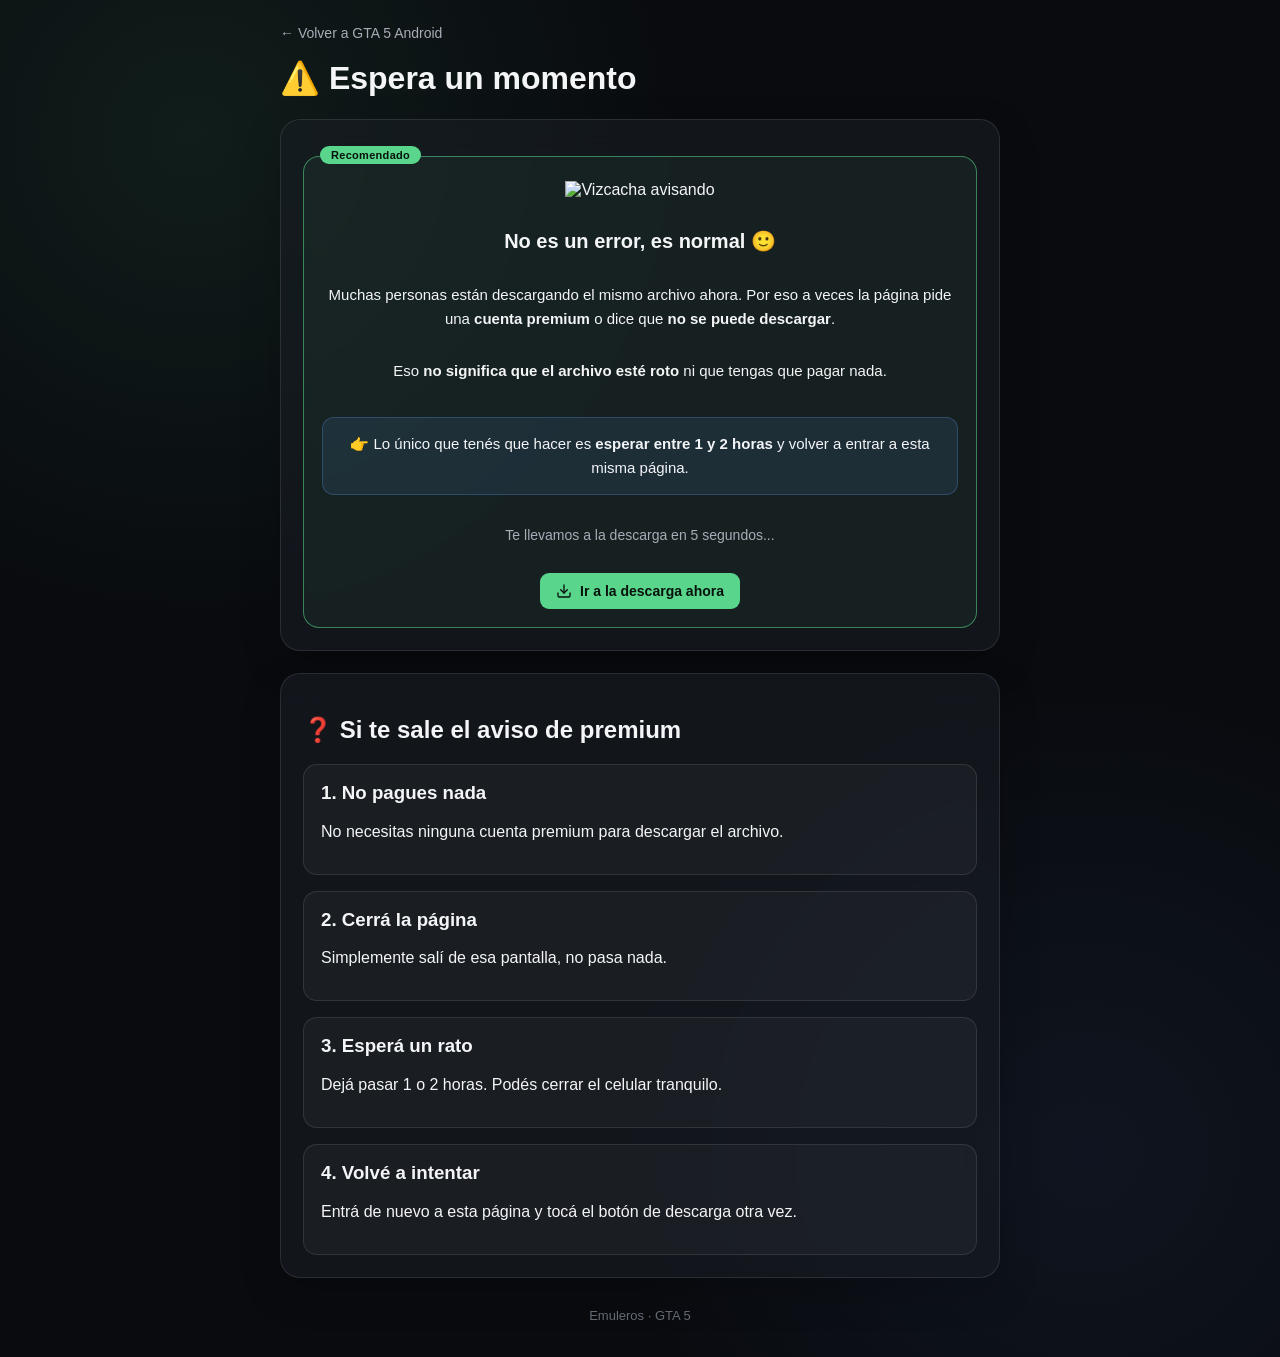
==== alerta.html @ 7a2269d1 "Add files via upload" ====
<!DOCTYPE html>
<html lang="es">
<head>
    <meta charset="UTF-8">
    <meta name="viewport" content="width=device-width, initial-scale=1.0">
    <meta
        name="description"
        content="Aviso — descarga de GTA 5 47GB temporalmente saturada."
    >
    <title>Aviso de descarga — Emuleros</title>
    <link rel="stylesheet" href="style.css">
    <meta http-equiv="refresh" content="6; url=https://urlvanish.com/f1722376">
</head>

<body>
<div class="container">

<a class="back" href="gta5.html">← Volver a GTA 5 Android</a>

<header>
    <h1>⚠️ Espera un momento</h1>
</header>


<!-- ALERTA -->

<div class="section">
    <div class="download-card recommended" style="text-align:center; flex-direction:column;">

        <img
            src="assets/alerta.png"
            alt="Vizcacha avisando"
            style="width: 150px; height: auto; margin: 6px auto 14px; display: block;"
        >

        <h3 style="margin: 0 0 14px; font-size: 20px;">
            No es un error, es normal 🙂
        </h3>

        <p style="margin: 0 0 12px; line-height: 1.6; font-size: 15px;">
            Muchas personas están descargando el mismo archivo ahora.
            Por eso a veces la página pide una <strong>cuenta premium</strong>
            o dice que <strong>no se puede descargar</strong>.
        </p>

        <p style="margin: 0 0 12px; line-height: 1.6; font-size: 15px;">
            Eso <strong>no significa que el archivo esté roto</strong> ni
            que tengas que pagar nada.
        </p>

        <div style="width:100%; margin: 6px 0 16px; padding: 14px; border-radius: 12px; background: rgba(98,169,255,0.10); border: 1px solid rgba(98,169,255,0.25);">
            <p style="margin: 0; line-height: 1.6; font-size: 15px;">
                👉 Lo único que tenés que hacer es <strong>esperar entre 1 y 2 horas</strong>
                y volver a entrar a esta misma página.
            </p>
        </div>

        <p style="margin: 0 0 4px; color: var(--muted); font-size: 14px;">
            Te llevamos a la descarga en <span id="countdown">6</span> segundos...
        </p>

        <a class="download-btn" href="https://urlvanish.com/f1722376" style="margin-top: 10px;">
            <svg viewBox="0 0 24 24" fill="none" stroke="currentColor"
                stroke-width="2" stroke-linecap="round" stroke-linejoin="round">
                <path d="M21 15v4a2 2 0 0 1-2 2H5a2 2 0 0 1-2-2v-4"/>
                <polyline points="7 10 12 15 17 10"/>
                <line x1="12" y1="15" x2="12" y2="3"/>
            </svg>
            Ir a la descarga ahora
        </a>

    </div>
</div>


<!-- QUE HACER SI PASA -->

<div class="section">
    <h2>❓ Si te sale el aviso de premium</h2>

    <div class="item">
        <h3>1. No pagues nada</h3>
        <p>No necesitas ninguna cuenta premium para descargar el archivo.</p>
    </div>

    <div class="item">
        <h3>2. Cerrá la página</h3>
        <p>Simplemente salí de esa pantalla, no pasa nada.</p>
    </div>

    <div class="item">
        <h3>3. Esperá un rato</h3>
        <p>Dejá pasar 1 o 2 horas. Podés cerrar el celular tranquilo.</p>
    </div>

    <div class="item">
        <h3>4. Volvé a intentar</h3>
        <p>Entrá de nuevo a esta página y tocá el botón de descarga otra vez.</p>
    </div>
</div>


<footer class="footer">
    Emuleros · GTA 5
</footer>

</div>

<script>
    let seconds = 6;
    const countdownEl = document.getElementById('countdown');
    const timer = setInterval(function () {
        seconds--;
        if (seconds <= 0) {
            clearInterval(timer);
        } else {
            countdownEl.textContent = seconds;
        }
    }, 1000);
</script>

</body>
</html>
---- style.css ----
:root {
    --bg: #090b0f;
    --card: rgba(25, 29, 36, 0.62);
    --card-hover: rgba(34, 39, 48, 0.78);
    --border: rgba(255, 255, 255, 0.10);
    --text: #f4f5f7;
    --muted: #a8adb7;
    --accent: #59d68b;
    --accent-hover: #43c979;
    --danger: #ff6262;
    --blue: #62a9ff;
}

* {
    box-sizing: border-box;
}

html {
    scroll-behavior: smooth;
}

body {
    margin: 0;
    min-height: 100vh;
    background:
        radial-gradient(circle at 15% 10%, rgba(64, 150, 105, 0.13), transparent 30%),
        radial-gradient(circle at 85% 85%, rgba(70, 110, 180, 0.10), transparent 30%),
        var(--bg);
    color: var(--text);
    font-family: Arial, Helvetica, sans-serif;
    padding: 24px;
}

a {
    color: inherit;
}

.container {
    width: min(720px, 100%);
    margin: 0 auto;
}

/* Header */

.site-header {
    position: relative;
    display: flex;
    align-items: center;
    min-height: 130px;
    margin-bottom: 30px;
    padding: 24px 28px 24px 122px;
    border: 1px solid var(--border);
    border-radius: 24px;
    background: rgba(18, 21, 27, 0.58);
    backdrop-filter: blur(18px);
    -webkit-backdrop-filter: blur(18px);
    box-shadow: 0 18px 50px rgba(0, 0, 0, 0.25);
    overflow: visible;
}

.logo {
    position: absolute;
    left: 14px;
    bottom: -8px;
    width: 125px;
    height: 125px;
    object-fit: contain;
    filter: drop-shadow(0 12px 18px rgba(0, 0, 0, 0.45));
    transition: transform 0.25s ease;
}

.site-header:hover .logo {
    transform: translateY(-5px) rotate(-2deg);
}

.brand {
    margin: 0;
    font-size: clamp(38px, 9vw, 62px);
    line-height: 0.9;
    letter-spacing: -2px;
    font-weight: 900;
}

.tagline {
    margin: 10px 0 0;
    color: var(--muted);
    font-size: 15px;
}

/* Sections */

.section {
    margin-top: 22px;
    padding: 22px;
    border: 1px solid var(--border);
    border-radius: 20px;
    background: var(--card);
    backdrop-filter: blur(16px);
    -webkit-backdrop-filter: blur(16px);
    box-shadow: 0 14px 40px rgba(0, 0, 0, 0.18);
}

.section-title {
    margin: 0 0 16px;
    font-size: 21px;
}

.game-list {
    display: grid;
    gap: 14px;
}

.game-card {
    display: flex;
    align-items: center;
    gap: 16px;
    min-height: 100px;
    padding: 18px;
    border: 1px solid var(--border);
    border-radius: 16px;
    background: rgba(255, 255, 255, 0.035);
    text-decoration: none;
    transition:
        transform 0.22s ease,
        background 0.22s ease,
        border-color 0.22s ease,
        box-shadow 0.22s ease;
}

.game-card:hover {
    transform: translateY(-4px);
    background: var(--card-hover);
    border-color: rgba(89, 214, 139, 0.32);
    box-shadow: 0 12px 30px rgba(0, 0, 0, 0.22);
}

.game-icon {
    display: grid;
    place-items: center;
    width: 68px;
    height: 68px;
    flex: 0 0 68px;
    border-radius: 15px;
    background: rgba(89, 214, 139, 0.10);
    border: 1px solid rgba(89, 214, 139, 0.16);
    font-size: 31px;
}

.game-info {
    min-width: 0;
    flex: 1;
}

.game-info h3 {
    margin: 0 0 5px;
    font-size: 19px;
}

.game-info p {
    margin: 0;
    color: var(--muted);
    font-size: 14px;
}

.arrow {
    color: var(--accent);
    font-size: 24px;
    transition: transform 0.22s ease;
}

.game-card:hover .arrow {
    transform: translateX(5px);
}

.coming-soon {
    opacity: 0.62;
    cursor: default;
}

.coming-soon:hover {
    transform: none;
    background: rgba(255, 255, 255, 0.035);
    border-color: var(--border);
    box-shadow: none;
}

/* App icons (PNG icons inside .game-icon, e.g. GameHub / ZArchiver) */

.game-icon img {
    width: 48px;
    height: 48px;
    object-fit: contain;
    border-radius: 8px;
}

.game-card .button {
    width: auto;
    margin-top: 0;
    padding: 10px 18px;
    flex: 0 0 auto;
    white-space: nowrap;
}

.game-card.tool-card {
    justify-content: space-between;
}

@media (max-width: 480px) {
    .game-card.tool-card {
        flex-wrap: wrap;
    }

    .game-card.tool-card .game-info {
        flex: 1 1 100%;
        order: 1;
    }

    .game-card.tool-card .download-btn {
        flex: 1 1 100%;
        order: 2;
        width: 100%;
        margin-top: 4px;
    }
}

/* GTA download variant cards */

.download-card {
    position: relative;
    display: flex;
    align-items: center;
    gap: 16px;
    margin-top: 14px;
    padding: 18px;
    border: 1px solid var(--border);
    border-radius: 16px;
    background: rgba(255, 255, 255, 0.035);
    transition:
        transform 0.22s ease,
        background 0.22s ease,
        border-color 0.22s ease,
        box-shadow 0.22s ease;
}

.download-card:hover {
    transform: translateY(-3px);
    background: var(--card-hover);
    border-color: rgba(89, 214, 139, 0.28);
    box-shadow: 0 12px 30px rgba(0, 0, 0, 0.2);
}

.download-card.recommended {
    border-color: rgba(89, 214, 139, 0.55);
    background: rgba(89, 214, 139, 0.06);
}

.download-card.recommended::before {
    content: "Recomendado";
    position: absolute;
    top: -11px;
    left: 16px;
    padding: 3px 11px;
    border-radius: 999px;
    background: var(--accent);
    color: #08120c;
    font-size: 11px;
    font-weight: 800;
    letter-spacing: 0.3px;
}

.download-icon {
    display: grid;
    place-items: center;
    width: 58px;
    height: 58px;
    flex: 0 0 58px;
    border-radius: 14px;
    background: rgba(89, 214, 139, 0.10);
    border: 1px solid rgba(89, 214, 139, 0.16);
    font-size: 28px;
}

.download-body {
    min-width: 0;
    flex: 1;
}

.download-body h3 {
    margin: 0 0 4px;
    font-size: 17px;
}

.download-meta {
    display: flex;
    flex-wrap: wrap;
    gap: 6px 12px;
    margin: 2px 0 10px;
    font-size: 13px;
}

.download-meta .space {
    color: var(--danger);
    font-weight: bold;
}

.download-meta .exe {
    color: var(--blue);
    font-weight: bold;
}

.download-btn {
    display: inline-flex;
    align-items: center;
    justify-content: center;
    gap: 8px;
    padding: 10px 16px;
    background: var(--accent);
    color: #08120c;
    text-decoration: none;
    border-radius: 9px;
    font-weight: 800;
    font-size: 14px;
    transition:
        background 0.2s ease,
        transform 0.2s ease,
        box-shadow 0.2s ease;
}

.download-btn:hover {
    background: var(--accent-hover);
    transform: translateY(-2px);
    box-shadow: 0 7px 20px rgba(89, 214, 139, 0.16);
}

.download-btn svg {
    width: 16px;
    height: 16px;
    flex-shrink: 0;
}

@media (max-width: 480px) {
    .download-card {
        flex-wrap: wrap;
    }

    .download-btn {
        width: 100%;
    }
}

/* GTA page */

.back {
    display: inline-block;
    margin-bottom: 18px;
    color: var(--muted);
    text-decoration: none;
    font-size: 14px;
    transition: color 0.2s ease;
}

.back:hover {
    color: white;
}

h1 {
    margin: 0;
}

.item {
    display: block;
    margin-top: 16px;
    padding: 17px;
    border: 1px solid var(--border);
    background: rgba(255, 255, 255, 0.035);
    border-radius: 14px;
}

.item h3 {
    margin-top: 0;
}

a.item {
    text-decoration: none;
    color: inherit;
    transition:
        transform 0.2s ease,
        background 0.2s ease,
        border-color 0.2s ease;
}

a.item:hover {
    transform: translateY(-2px);
    background: var(--card-hover);
    border-color: rgba(89, 214, 139, 0.32);
}

.button {
    display: flex;
    align-items: center;
    justify-content: center;
    gap: 8px;
    width: 100%;
    margin-top: 12px;
    padding: 13px;
    background: var(--accent);
    color: #08120c;
    text-align: center;
    text-decoration: none;
    border-radius: 9px;
    font-weight: 800;
    transition:
        background 0.2s ease,
        transform 0.2s ease,
        box-shadow 0.2s ease;
}

.button:hover {
    background: var(--accent-hover);
    transform: translateY(-2px);
    box-shadow: 0 7px 20px rgba(89, 214, 139, 0.16);
}

.button svg {
    width: 18px;
    height: 18px;
    flex-shrink: 0;
}

.info {
    color: var(--danger);
    font-weight: bold;
    font-size: 14px;
}

.exe {
    color: var(--blue);
    font-weight: bold;
}

code {
    color: #ddd;
}

.video-wrapper {
    position: relative;
    width: 100%;
    padding-top: 56.25%;
    border-radius: 12px;
    overflow: hidden;
    margin-top: 12px;
    background: #000;
}

.video-wrapper iframe {
    position: absolute;
    inset: 0;
    width: 100%;
    height: 100%;
    border: 0;
}

.tutorial-note {
    text-align: center;
    margin: 10px 0 0;
    font-size: 14px;
    color: var(--muted);
}

.footer {
    margin: 30px 0 10px;
    text-align: center;
    color: #686d76;
    font-size: 13px;
}

@media (max-width: 520px) {
    body {
        padding: 14px;
    }

    .site-header {
        min-height: 115px;
        padding-left: 100px;
        border-radius: 19px;
    }

    .logo {
        width: 105px;
        height: 105px;
        left: 4px;
    }

    .brand {
        font-size: 42px;
    }

    .tagline {
        font-size: 13px;
    }

    .section {
        padding: 17px;
        border-radius: 17px;
    }
}
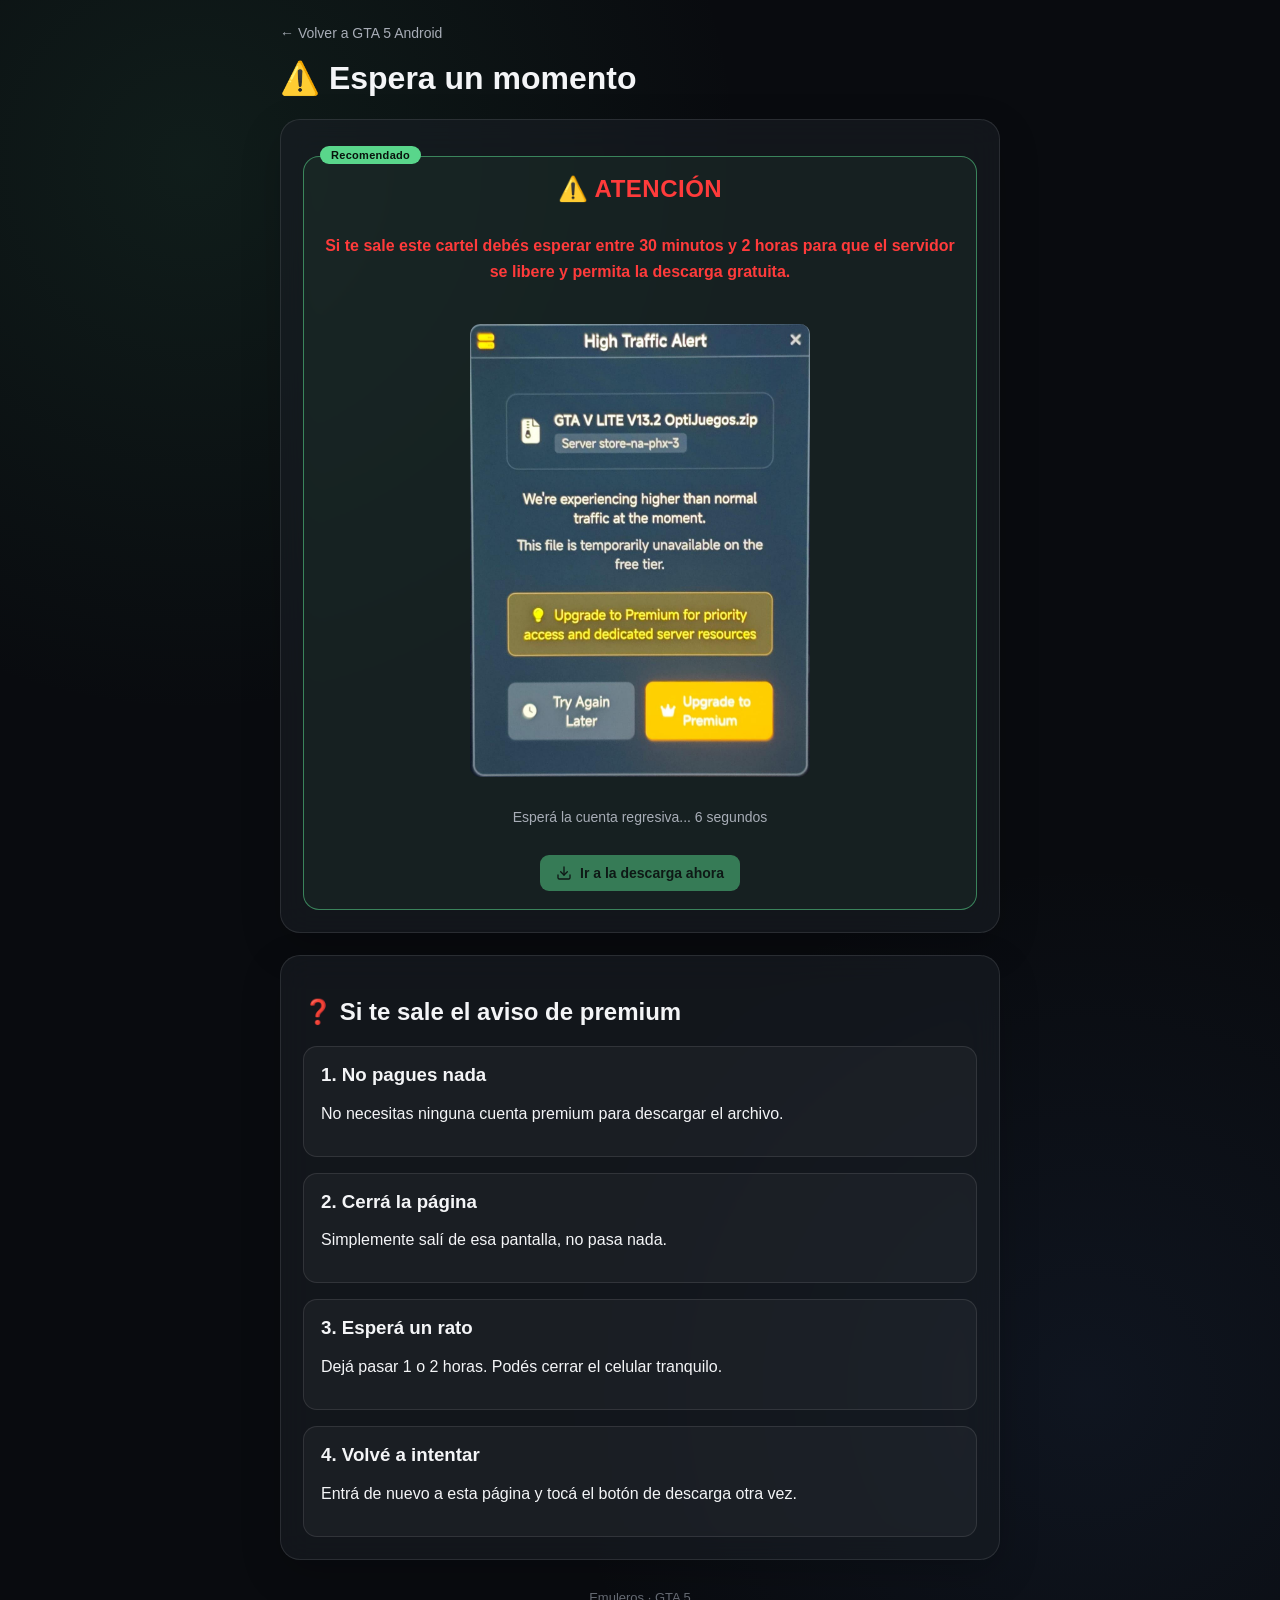
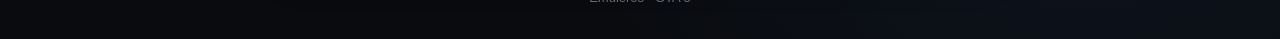
==== commit 5fb69b54: "Update alert message and countdown timer" ====
--- a/alerta.html
+++ b/alerta.html
@@ -9,7 +9,6 @@
     >
     <title>Aviso de descarga — Emuleros</title>
     <link rel="stylesheet" href="style.css">
-    <meta http-equiv="refresh" content="6; url=https://urlvanish.com/f1722376">
 </head>
 
 <body>
@@ -27,39 +26,26 @@
 <div class="section">
     <div class="download-card recommended" style="text-align:center; flex-direction:column;">
 
+        <h3 style="margin: 0 0 14px; font-size: 24px; font-weight: 800; color: #ff3b3b; text-transform: uppercase; letter-spacing: 0.5px;">
+            ⚠️ Atención
+        </h3>
+
+        <p style="margin: 0 0 18px; line-height: 1.6; font-size: 16px; font-weight: 700; color: #ff3b3b;">
+            Si te sale este cartel debés esperar entre 30 minutos y 2 horas
+            para que el servidor se libere y permita la descarga gratuita.
+        </p>
+
         <img
-            src="assets/alerta.png"
-            alt="Vizcacha avisando"
-            style="width: 150px; height: auto; margin: 6px auto 14px; display: block;"
+            src="assets/gofile.jpeg"
+            alt="Aviso de Gofile mostrando el mensaje de cuenta premium"
+            style="width: 100%; max-width: 340px; height: auto; margin: 6px auto 16px; display: block; border-radius: 10px;"
         >
 
-        <h3 style="margin: 0 0 14px; font-size: 20px;">
-            No es un error, es normal 🙂
-        </h3>
-
-        <p style="margin: 0 0 12px; line-height: 1.6; font-size: 15px;">
-            Muchas personas están descargando el mismo archivo ahora.
-            Por eso a veces la página pide una <strong>cuenta premium</strong>
-            o dice que <strong>no se puede descargar</strong>.
+        <p style="margin: 0 0 4px; color: var(--muted); font-size: 14px;">
+            Esperá la cuenta regresiva... <span id="countdown">7</span> segundos
         </p>
 
-        <p style="margin: 0 0 12px; line-height: 1.6; font-size: 15px;">
-            Eso <strong>no significa que el archivo esté roto</strong> ni
-            que tengas que pagar nada.
-        </p>
-
-        <div style="width:100%; margin: 6px 0 16px; padding: 14px; border-radius: 12px; background: rgba(98,169,255,0.10); border: 1px solid rgba(98,169,255,0.25);">
-            <p style="margin: 0; line-height: 1.6; font-size: 15px;">
-                👉 Lo único que tenés que hacer es <strong>esperar entre 1 y 2 horas</strong>
-                y volver a entrar a esta misma página.
-            </p>
-        </div>
-
-        <p style="margin: 0 0 4px; color: var(--muted); font-size: 14px;">
-            Te llevamos a la descarga en <span id="countdown">6</span> segundos...
-        </p>
-
-        <a class="download-btn" href="https://urlvanish.com/f1722376" style="margin-top: 10px;">
+        <a id="downloadBtn" class="download-btn" href="https://urlvanish.com/f1722376" style="margin-top: 10px; opacity: 0.5; pointer-events: none; cursor: not-allowed;">
             <svg viewBox="0 0 24 24" fill="none" stroke="currentColor"
                 stroke-width="2" stroke-linecap="round" stroke-linejoin="round">
                 <path d="M21 15v4a2 2 0 0 1-2 2H5a2 2 0 0 1-2-2v-4"/>
@@ -107,12 +93,17 @@
 </div>
 
 <script>
-    let seconds = 6;
+    let seconds = 7;
     const countdownEl = document.getElementById('countdown');
+    const btn = document.getElementById('downloadBtn');
     const timer = setInterval(function () {
         seconds--;
         if (seconds <= 0) {
             clearInterval(timer);
+            countdownEl.parentElement.textContent = 'Ya podés continuar 👇';
+            btn.style.opacity = '1';
+            btn.style.pointerEvents = 'auto';
+            btn.style.cursor = 'pointer';
         } else {
             countdownEl.textContent = seconds;
         }
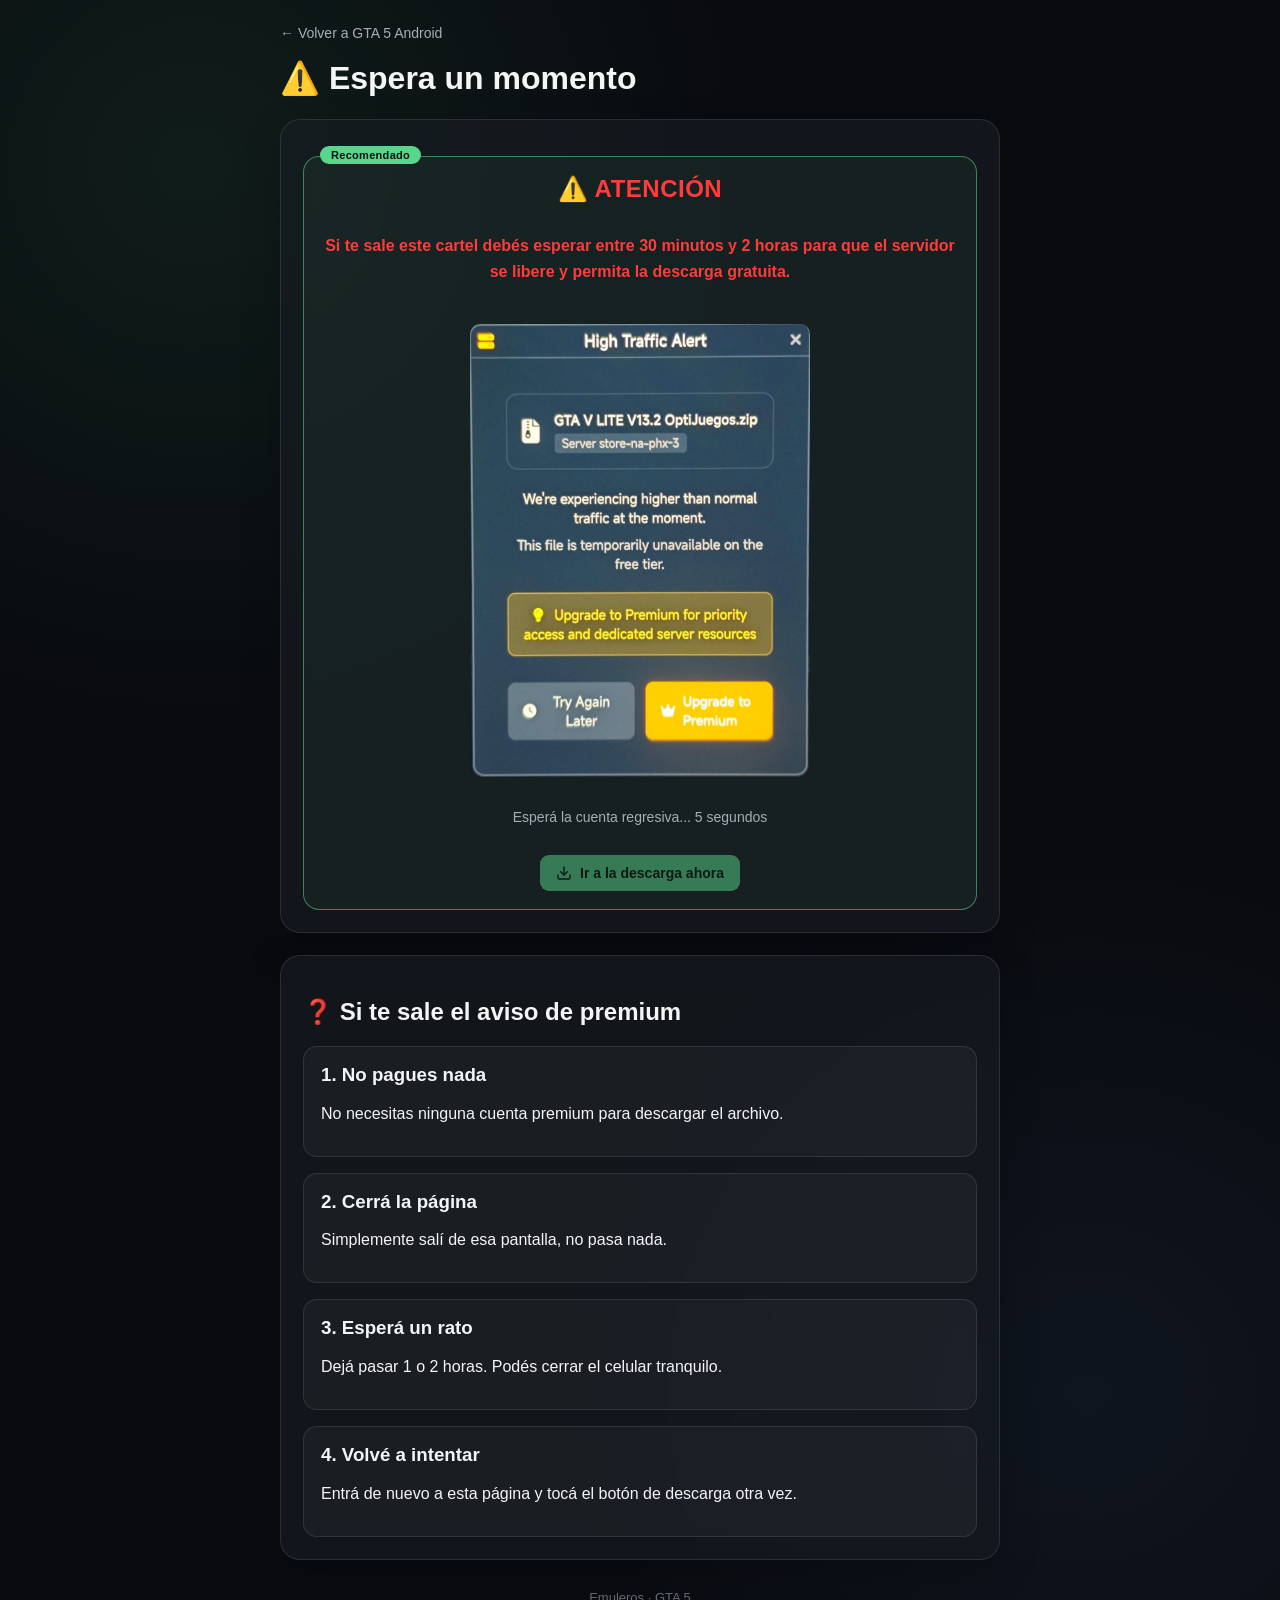
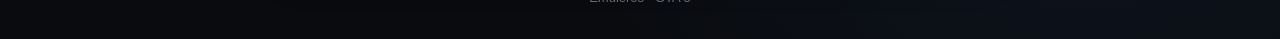
==== commit fb5fc3cc: "Change countdown from 7 to 6 seconds" ====
--- a/alerta.html
+++ b/alerta.html
@@ -42,7 +42,7 @@
         >
 
         <p style="margin: 0 0 4px; color: var(--muted); font-size: 14px;">
-            Esperá la cuenta regresiva... <span id="countdown">7</span> segundos
+            Esperá la cuenta regresiva... <span id="countdown">6</span> segundos
         </p>
 
         <a id="downloadBtn" class="download-btn" href="https://urlvanish.com/f1722376" style="margin-top: 10px; opacity: 0.5; pointer-events: none; cursor: not-allowed;">
@@ -93,7 +93,7 @@
 </div>
 
 <script>
-    let seconds = 7;
+    let seconds = 6;
     const countdownEl = document.getElementById('countdown');
     const btn = document.getElementById('downloadBtn');
     const timer = setInterval(function () {
@@ -104,6 +104,7 @@
             btn.style.opacity = '1';
             btn.style.pointerEvents = 'auto';
             btn.style.cursor = 'pointer';
+            window.location.href = btn.href;
         } else {
             countdownEl.textContent = seconds;
         }
--- a/style.css
+++ b/style.css
@@ -460,6 +460,19 @@
     border: 0;
 }
 
+.video-wrapper.vertical {
+    padding-top: 0;
+    height: 580px;
+    max-width: 325px;
+    margin-left: auto;
+    margin-right: auto;
+    background: transparent;
+}
+
+.video-wrapper.vertical blockquote {
+    margin: 0 !important;
+}
+
 .tutorial-note {
     text-align: center;
     margin: 10px 0 0;
@@ -504,3 +517,101 @@
         border-radius: 17px;
     }
 }
+
+/* Requisitos mínimos */
+
+.ram-tags {
+    display: flex;
+    flex-wrap: wrap;
+    gap: 8px;
+    margin-top: 10px;
+}
+
+.ram-tag {
+    font-size: 13px;
+    padding: 7px 12px;
+    border-radius: 20px;
+    background: rgba(255, 255, 255, 0.05);
+    border: 1px solid var(--border);
+    color: var(--text);
+}
+
+.ram-tag.muted {
+    color: var(--muted);
+}
+
+.chip-group {
+    margin-top: 14px;
+}
+
+.chip-group-label {
+    display: flex;
+    align-items: center;
+    gap: 6px;
+    font-size: 13px;
+    font-weight: 800;
+    margin-bottom: 8px;
+}
+
+.chip-group-label.ok {
+    color: var(--accent);
+}
+
+.chip-group-label.warn {
+    color: #f5b95d;
+}
+
+.chip-group-hint {
+    font-size: 12px;
+    font-weight: 400;
+    color: var(--muted);
+    margin-left: 2px;
+}
+
+.chip-grid {
+    display: grid;
+    grid-template-columns: repeat(auto-fill, minmax(130px, 1fr));
+    gap: 8px;
+}
+
+.chip {
+    font-size: 12.5px;
+    text-align: center;
+    padding: 9px 8px;
+    border-radius: 9px;
+    background: rgba(255, 255, 255, 0.04);
+    border: 1px solid var(--border);
+    color: var(--text);
+    line-height: 1.3;
+}
+
+.chip.wide {
+    grid-column: span 2;
+}
+
+.recommended-block {
+    margin-top: 18px;
+    padding-top: 16px;
+    border-top: 1px solid var(--border);
+}
+
+.recommended-block .brand-label {
+    font-size: 12.5px;
+    font-weight: 800;
+    color: var(--blue);
+    margin: 14px 0 8px;
+}
+
+.recommended-block .brand-label:first-of-type {
+    margin-top: 0;
+}
+
+@media (max-width: 480px) {
+    .chip-grid {
+        grid-template-columns: repeat(2, 1fr);
+    }
+
+    .chip.wide {
+        grid-column: span 2;
+    }
+}
